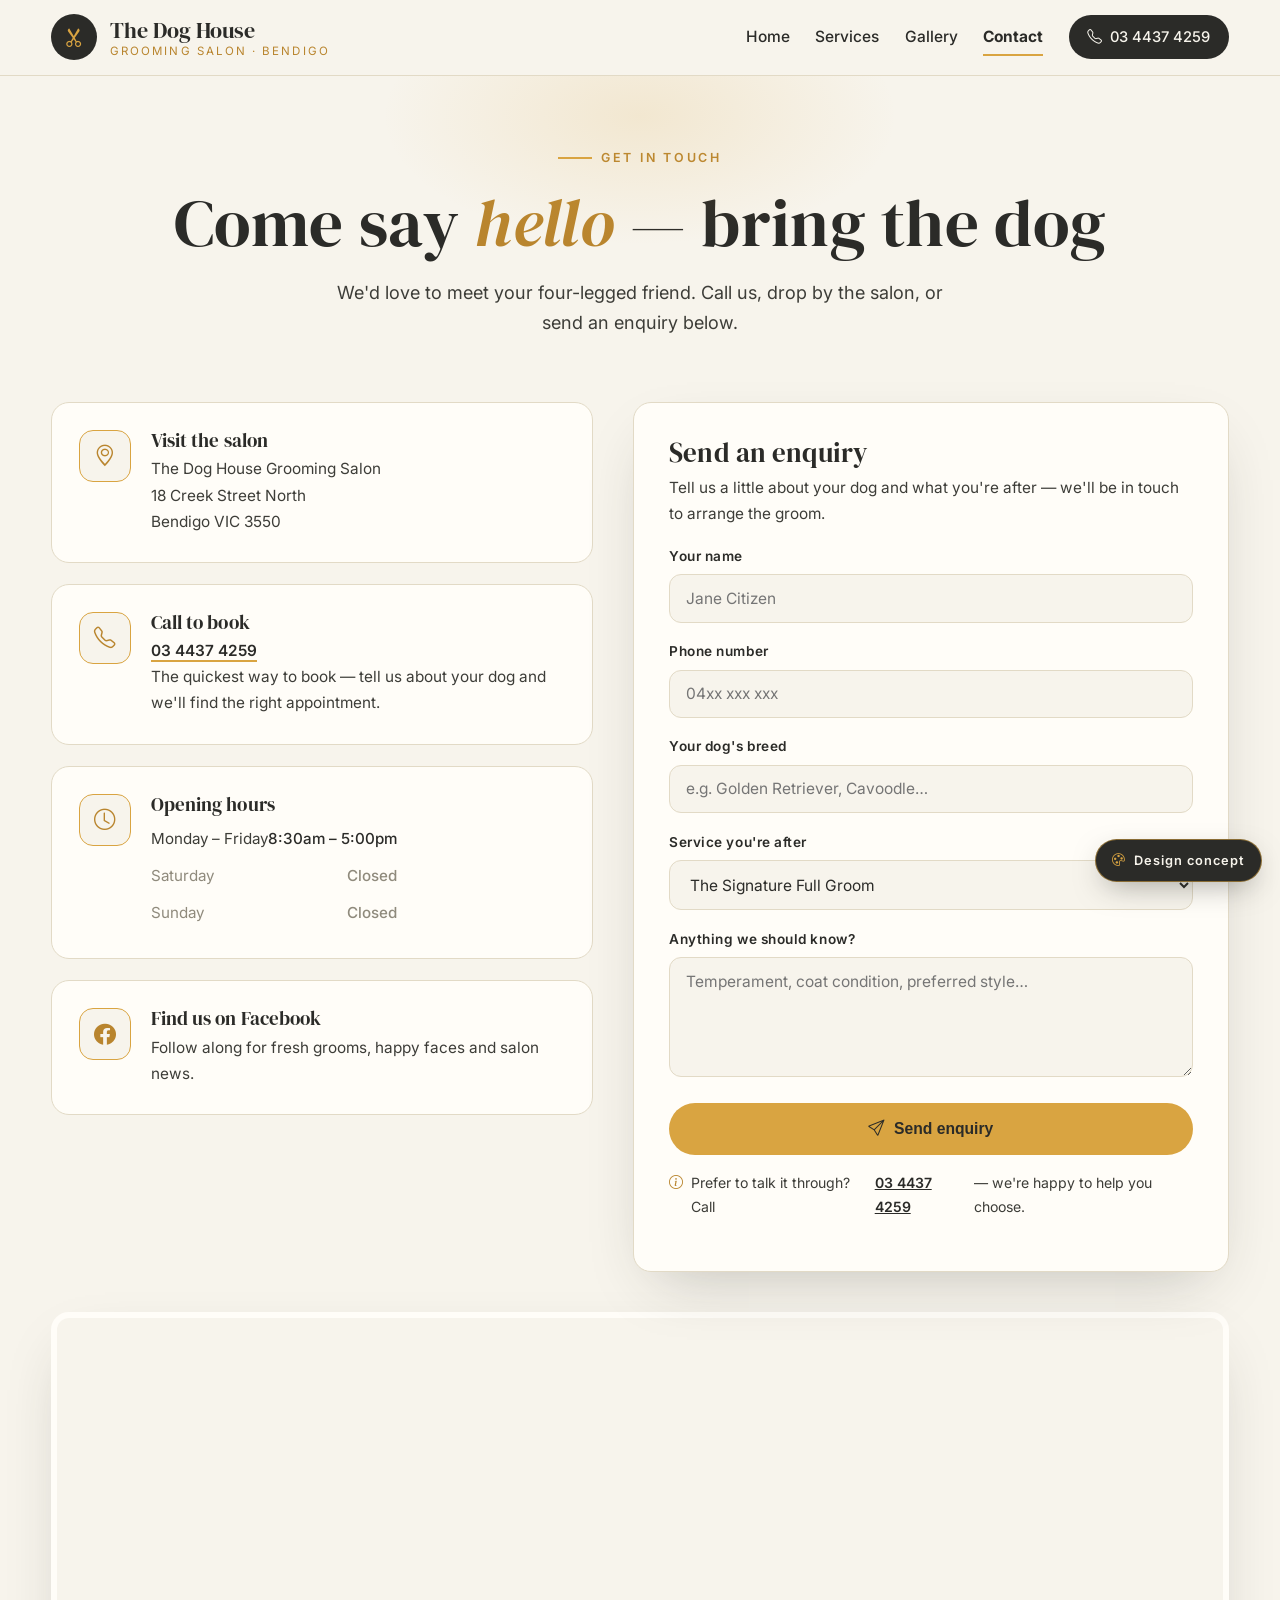
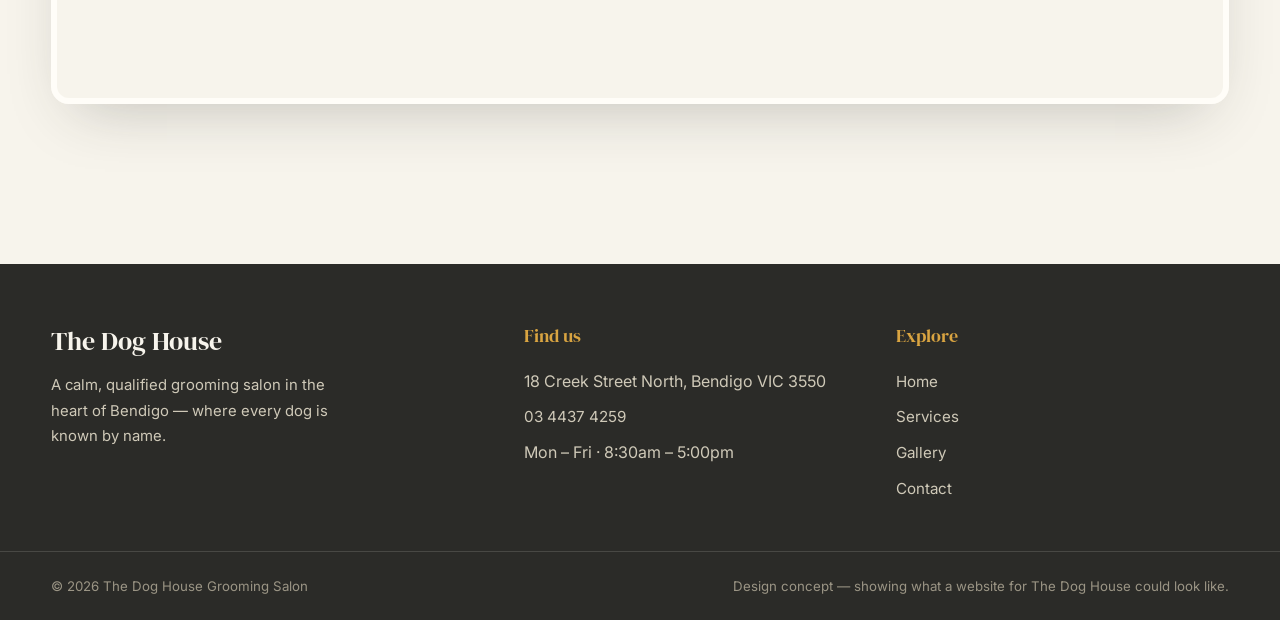
==== contact.html @ ceafa1fa "Demo website concept for The Dog House Grooming Salon (Bendigo VIC, Australia)" ====
<!DOCTYPE html>
<html lang="en-AU">
<head>
<meta charset="UTF-8">
<meta name="viewport" content="width=device-width, initial-scale=1.0">
<title>Contact — The Dog House Grooming Salon, Bendigo</title>
<meta name="description" content="Visit The Dog House Grooming Salon at 18 Creek Street North, Bendigo, or call 03 4437 4259. Open Mon–Fri 8:30am–5pm.">
<link rel="preconnect" href="https://fonts.googleapis.com">
<link rel="preconnect" href="https://fonts.gstatic.com" crossorigin>
<link href="https://fonts.googleapis.com/css2?family=DM+Serif+Display:ital@0;1&family=Inter:wght@400;500;600;700&display=swap" rel="stylesheet">
<link rel="stylesheet" href="https://cdn.jsdelivr.net/npm/bootstrap-icons@1.11.3/font/bootstrap-icons.min.css">
<link rel="stylesheet" href="styles.css">
</head>
<body>

<header class="site-header">
  <div class="container header-inner">
    <a class="brand" href="index.html" aria-label="The Dog House Grooming Salon — home">
      <span class="brand-mark"><i class="bi bi-scissors"></i></span>
      <span class="brand-text"><strong>The Dog House</strong><small>Grooming Salon · Bendigo</small></span>
    </a>
    <nav class="main-nav" id="mainNav" aria-label="Main navigation">
      <a href="index.html">Home</a>
      <a href="services.html">Services</a>
      <a href="gallery.html">Gallery</a>
      <a href="contact.html" class="active">Contact</a>
      <a class="nav-call" href="tel:+61344374259"><i class="bi bi-telephone"></i> 03 4437 4259</a>
    </nav>
    <button class="menu-toggle" id="menuToggle" aria-expanded="false" aria-controls="mainNav" aria-label="Open menu"><i class="bi bi-list"></i></button>
  </div>
  <div class="nav-scrim" id="navScrim"></div>
</header>

<div class="concept-badge"><i class="bi bi-palette"></i> Design concept</div>

<main>
  <section class="page-hero">
    <div class="container">
      <span class="kicker">Get in touch</span>
      <h1>Come say <em>hello</em> — bring the dog</h1>
      <p class="lede">We'd love to meet your four-legged friend. Call us, drop by the salon, or send an enquiry below.</p>
    </div>
  </section>

  <section class="section" style="padding-top:1rem">
    <div class="container">
      <div class="contact-grid">
        <div class="contact-cards">
          <div class="contact-card reveal">
            <div class="cc-icon"><i class="bi bi-geo-alt"></i></div>
            <div>
              <h3>Visit the salon</h3>
              <p>The Dog House Grooming Salon<br>18 Creek Street North<br>Bendigo VIC 3550</p>
            </div>
          </div>
          <div class="contact-card reveal">
            <div class="cc-icon"><i class="bi bi-telephone"></i></div>
            <div>
              <h3>Call to book</h3>
              <p><a href="tel:+61344374259">03 4437 4259</a></p>
              <p>The quickest way to book — tell us about your dog and we'll find the right appointment.</p>
            </div>
          </div>
          <div class="contact-card reveal">
            <div class="cc-icon"><i class="bi bi-clock"></i></div>
            <div>
              <h3>Opening hours</h3>
              <table class="hours-table" style="color:inherit">
                <tr><td style="color:var(--charcoal-soft)">Monday – Friday</td><td style="color:var(--charcoal)">8:30am – 5:00pm</td></tr>
                <tr class="closed"><td>Saturday</td><td>Closed</td></tr>
                <tr class="closed"><td>Sunday</td><td>Closed</td></tr>
              </table>
            </div>
          </div>
          <div class="contact-card reveal">
            <div class="cc-icon"><i class="bi bi-facebook"></i></div>
            <div>
              <h3>Find us on Facebook</h3>
              <p>Follow along for fresh grooms, happy faces and salon news.</p>
            </div>
          </div>
        </div>

        <div class="form-card reveal">
          <h2>Send an enquiry</h2>
          <p>Tell us a little about your dog and what you're after — we'll be in touch to arrange the groom.</p>
          <form id="enquiryForm" novalidate>
            <div class="field">
              <label for="fName">Your name</label>
              <input type="text" id="fName" name="name" placeholder="Jane Citizen" required>
            </div>
            <div class="field">
              <label for="fPhone">Phone number</label>
              <input type="tel" id="fPhone" name="phone" placeholder="04xx xxx xxx" required>
            </div>
            <div class="field">
              <label for="fBreed">Your dog's breed</label>
              <input type="text" id="fBreed" name="breed" placeholder="e.g. Golden Retriever, Cavoodle…">
            </div>
            <div class="field">
              <label for="fService">Service you're after</label>
              <select id="fService" name="service">
                <option>The Signature Full Groom</option>
                <option>Bath &amp; Blow-Dry</option>
                <option>Tidy-Up &amp; Finishing Touches</option>
                <option>Puppy's First Groom</option>
                <option>Not sure yet — help me choose</option>
              </select>
            </div>
            <div class="field">
              <label for="fMsg">Anything we should know?</label>
              <textarea id="fMsg" name="message" placeholder="Temperament, coat condition, preferred style…"></textarea>
            </div>
            <div class="form-success" id="formSuccess"><i class="bi bi-check2-circle"></i> Thanks — your enquiry is noted. For the fastest booking, please call us on <strong>03 4437 4259</strong>.</div>
            <button type="submit" class="btn btn-amber" style="width:100%;justify-content:center"><i class="bi bi-send"></i> Send enquiry</button>
            <p class="form-note"><i class="bi bi-info-circle"></i> Prefer to talk it through? Call <a href="tel:+61344374259" style="color:var(--charcoal);font-weight:600">03 4437 4259</a> — we're happy to help you choose.</p>
          </form>
        </div>
      </div>

      <div class="map-wrap reveal">
        <iframe title="Map — The Dog House Grooming Salon, 18 Creek Street North, Bendigo VIC 3550"
          src="https://maps.google.com/maps?q=18%20Creek%20Street%20North%2C%20Bendigo%20VIC%203550&t=&z=15&ie=UTF8&iwloc=&output=embed"
          loading="lazy" referrerpolicy="no-referrer-when-downgrade" allowfullscreen></iframe>
      </div>
    </div>
  </section>
</main>

<footer>
  <div class="container footer-inner">
    <div class="footer-brand">
      <strong>The Dog House</strong>
      <p>A calm, qualified grooming salon in the heart of Bendigo — where every dog is known by name.</p>
    </div>
    <div>
      <h4>Find us</h4>
      <ul class="footer-links">
        <li>18 Creek Street North, Bendigo VIC 3550</li>
        <li><a href="tel:+61344374259">03 4437 4259</a></li>
        <li>Mon – Fri · 8:30am – 5:00pm</li>
      </ul>
    </div>
    <div>
      <h4>Explore</h4>
      <ul class="footer-links">
        <li><a href="index.html">Home</a></li>
        <li><a href="services.html">Services</a></li>
        <li><a href="gallery.html">Gallery</a></li>
        <li><a href="contact.html">Contact</a></li>
      </ul>
    </div>
  </div>
  <div class="footer-bottom">
    <div class="container" style="display:flex;justify-content:space-between;flex-wrap:wrap;gap:.6rem">
      <span>© 2026 The Dog House Grooming Salon</span>
      <span>Design concept — showing what a website for The Dog House could look like.</span>
    </div>
  </div>
</footer>

<script>
(function(){
  var toggle=document.getElementById('menuToggle'),
      nav=document.getElementById('mainNav'),
      scrim=document.getElementById('navScrim');
  function setMenu(open){
    nav.classList.toggle('open',open);
    scrim.classList.toggle('show',open);
    toggle.setAttribute('aria-expanded',open);
    toggle.setAttribute('aria-label',open?'Close menu':'Open menu');
    toggle.querySelector('i').className=open?'bi bi-x':'bi bi-list';
    document.body.style.overflow=open?'hidden':'';
  }
  toggle.addEventListener('click',function(){setMenu(!nav.classList.contains('open'));});
  scrim.addEventListener('click',function(){setMenu(false);});
  nav.querySelectorAll('a').forEach(function(a){a.addEventListener('click',function(){setMenu(false);});});
  document.addEventListener('keydown',function(e){if(e.key==='Escape')setMenu(false);});

  var io=new IntersectionObserver(function(entries){
    entries.forEach(function(en){if(en.isIntersecting){en.target.classList.add('in');io.unobserve(en.target);}});
  },{threshold:.12});
  document.querySelectorAll('.reveal').forEach(function(el){io.observe(el);});

  var form=document.getElementById('enquiryForm'),
      success=document.getElementById('formSuccess');
  form.addEventListener('submit',function(e){
    e.preventDefault();
    success.style.display='block';
    form.querySelector('button[type="submit"]').disabled=true;
    success.scrollIntoView({behavior:'smooth',block:'center'});
  });
})();
</script>
</body>
</html>
---- styles.css ----
/* The Dog House Grooming Salon — design concept
   Palette: soft sage cream #F7F4EC · charcoal #2B2B28 · amber #D9A441
   Headings: DM Serif Display · Body: Inter */

:root{
  --cream:#F7F4EC;
  --cream-deep:#EFE9D9;
  --charcoal:#2B2B28;
  --charcoal-soft:#3d3d38;
  --amber:#D9A441;
  --amber-deep:#b9852e;
  --sage:#7d8a72;
  --line:#e2dac6;
  --white:#fffdf8;
  --radius:18px;
  --shadow:0 24px 60px -24px rgba(43,43,40,.28);
  --font-head:"DM Serif Display", Georgia, serif;
  --font-body:"Inter", -apple-system, "Segoe UI", sans-serif;
}

*{margin:0;padding:0;box-sizing:border-box}
html{scroll-behavior:smooth}
body{
  font-family:var(--font-body);
  background:var(--cream);
  color:var(--charcoal);
  line-height:1.7;
  -webkit-font-smoothing:antialiased;
  overflow-x:hidden;
}
img{max-width:100%;display:block}
a{color:inherit}
.container{width:min(1180px,92%);margin:0 auto}

h1,h2,h3,.serif{font-family:var(--font-head);font-weight:400;line-height:1.12;letter-spacing:.005em}
h1{font-size:clamp(2.6rem,5.2vw,4.4rem)}
h2{font-size:clamp(2rem,3.6vw,2.9rem)}
h3{font-size:1.55rem}
p{margin:0 0 1.1rem}
.lede{font-size:1.13rem;color:var(--charcoal-soft);max-width:56ch}

.kicker{
  display:inline-flex;align-items:center;gap:.55rem;
  font-size:.78rem;font-weight:600;letter-spacing:.22em;text-transform:uppercase;
  color:var(--amber-deep);margin-bottom:1.1rem;
}
.kicker::before{content:"";width:34px;height:2px;background:var(--amber);display:inline-block}

.btn{
  display:inline-flex;align-items:center;gap:.6rem;
  padding:.95rem 1.7rem;border-radius:999px;
  font-weight:600;font-size:.98rem;text-decoration:none;
  transition:transform .25s ease, box-shadow .25s ease, background .25s ease;
  border:1px solid transparent;cursor:pointer;
}
.btn-amber{background:var(--amber);color:var(--charcoal)}
.btn-amber:hover{background:var(--amber-deep);color:#fff;transform:translateY(-2px);box-shadow:var(--shadow)}
.btn-outline{border-color:var(--charcoal);color:var(--charcoal);background:transparent}
.btn-outline:hover{background:var(--charcoal);color:var(--cream);transform:translateY(-2px)}
.btn-light{border-color:rgba(247,244,236,.6);color:var(--cream)}
.btn-light:hover{background:var(--cream);color:var(--charcoal)}
.btn i{font-size:1.05em}

/* ---------- header ---------- */
.site-header{
  position:sticky;top:0;z-index:2100;
  background:rgba(247,244,236,.94);backdrop-filter:blur(10px);
  border-bottom:1px solid var(--line);
}
.header-inner{display:flex;align-items:center;justify-content:space-between;gap:1rem;padding:.9rem 0;position:relative;z-index:2}
.brand{display:flex;align-items:center;gap:.8rem;text-decoration:none}
.brand-mark{
  width:46px;height:46px;border-radius:50%;flex:none;
  background:var(--charcoal);color:var(--amber);
  display:grid;place-items:center;font-size:1.25rem;
}
.brand-text{display:flex;flex-direction:column;line-height:1.25}
.brand-text strong{font-family:var(--font-head);font-size:1.35rem;font-weight:400}
.brand-text small{font-size:.72rem;letter-spacing:.18em;text-transform:uppercase;color:var(--amber-deep)}
.main-nav{display:flex;align-items:center;gap:1.6rem}
.main-nav a{
  text-decoration:none;font-weight:500;font-size:.97rem;position:relative;padding:.35rem 0;
}
.main-nav a:not(.nav-call)::after{
  content:"";position:absolute;left:0;bottom:0;height:2px;width:0;background:var(--amber);transition:width .28s ease;
}
.main-nav a:not(.nav-call):hover::after,.main-nav a.active:not(.nav-call)::after{width:100%}
.main-nav a.active{font-weight:700}
.nav-call{
  background:var(--charcoal);color:var(--cream)!important;
  padding:.6rem 1.15rem!important;border-radius:999px;font-size:.92rem!important;
  display:inline-flex;align-items:center;gap:.5rem;
}
.nav-call:hover{background:var(--amber);color:var(--charcoal)!important}
.menu-toggle{
  display:none;background:none;border:1px solid var(--line);border-radius:12px;
  width:46px;height:46px;font-size:1.5rem;color:var(--charcoal);cursor:pointer;
}
.nav-scrim{display:none}

/* concept badge — visible on every page */
.concept-badge{
  position:fixed;right:18px;bottom:18px;z-index:1500;
  display:inline-flex;align-items:center;gap:.5rem;
  background:var(--charcoal);color:var(--cream);
  font-size:.8rem;font-weight:600;letter-spacing:.08em;
  padding:.6rem 1rem;border-radius:999px;
  box-shadow:0 10px 30px -10px rgba(43,43,40,.5);
  border:1px solid rgba(217,164,65,.55);
}
.concept-badge i{color:var(--amber)}

/* ---------- hero (offset / asymmetric) ---------- */
.hero{position:relative;padding:4.5rem 0 5.5rem;overflow:hidden}
.hero::before{
  content:"";position:absolute;top:-140px;right:-140px;width:480px;height:480px;border-radius:50%;
  background:radial-gradient(circle,rgba(217,164,65,.16),transparent 65%);pointer-events:none;
}
.hero-grid{display:grid;grid-template-columns:1.05fr .95fr;gap:4rem;align-items:center}
.hero-copy{position:relative;z-index:2;padding-left:clamp(0px,3vw,2.2rem)}
.hero-copy h1{margin-bottom:1.3rem}
.hero-copy h1 em{font-style:italic;color:var(--amber-deep)}
.hero-ctas{display:flex;gap:1rem;flex-wrap:wrap;margin:1.8rem 0 1.4rem}
.hero-trust{display:flex;align-items:center;gap:.6rem;font-size:.92rem;color:var(--charcoal-soft)}
.hero-trust i{color:var(--amber-deep);font-size:1.1rem}

.hero-visual{position:relative;z-index:1}
.hero-frame{
  border-radius:230px 230px var(--radius) var(--radius);
  overflow:hidden;box-shadow:var(--shadow);
  border:6px solid var(--white);
  transform:rotate(1.5deg);
}
.hero-frame img{width:100%;height:min(62vh,560px);object-fit:cover;object-position:top center}
.hero-card{
  position:absolute;left:-46px;bottom:34px;z-index:3;
  background:var(--white);border:1px solid var(--line);border-radius:var(--radius);
  padding:1.2rem 1.4rem;box-shadow:var(--shadow);max-width:250px;
  transform:rotate(-1.5deg);
}
.hero-card h4{font-family:var(--font-head);font-size:1.15rem;margin-bottom:.4rem;display:flex;align-items:center;gap:.5rem}
.hero-card h4 i{color:var(--amber-deep)}
.hero-card p{font-size:.9rem;margin:0 0 .35rem;color:var(--charcoal-soft)}
.hero-card p strong{color:var(--charcoal)}
.hero-caption{
  margin-top:1.1rem;font-family:var(--font-head);font-style:italic;
  color:var(--charcoal-soft);font-size:1.02rem;text-align:right;padding-right:1rem;
}

/* ---------- section scaffolding ---------- */
.section{padding:5rem 0}
.section-head{max-width:720px;margin-bottom:3.2rem}
.section-head.center{margin-left:auto;margin-right:auto;text-align:center}
.section-head.center .kicker::after{content:"";width:34px;height:2px;background:var(--amber);display:inline-block}
.section-head h2{margin-bottom:1rem}
.section-head h2 em{font-style:italic;color:var(--amber-deep)}

/* ---------- services editorial rows (photo on every row) ---------- */
.svc-list{display:flex;flex-direction:column;gap:4.5rem}
.svc-row{
  display:grid;grid-template-columns:1fr 1fr;gap:3.5rem;align-items:center;
}
.svc-row:nth-child(even) .svc-media{order:2}
.svc-row:nth-child(even) .svc-text{order:1;text-align:right}
.svc-row:nth-child(even) .svc-text .svc-num{margin-left:auto}
.svc-row:nth-child(even) .svc-points{justify-content:flex-end}
.svc-row:nth-child(even) .svc-points li{flex-direction:row-reverse}
.svc-media{position:relative}
.svc-media img{
  width:100%;height:380px;object-fit:cover;border-radius:var(--radius);
  box-shadow:var(--shadow);border:6px solid var(--white);
}
.svc-row:nth-child(odd) .svc-media img{border-radius:150px var(--radius) var(--radius) var(--radius)}
.svc-row:nth-child(even) .svc-media img{border-radius:var(--radius) 150px var(--radius) var(--radius)}
.svc-media .svc-tag{
  position:absolute;top:18px;left:18px;background:var(--charcoal);color:var(--cream);
  font-size:.75rem;font-weight:600;letter-spacing:.14em;text-transform:uppercase;
  padding:.45rem .9rem;border-radius:999px;
}
.svc-num{
  font-family:var(--font-head);font-size:3.4rem;color:transparent;
  -webkit-text-stroke:1.5px var(--amber);line-height:1;margin-bottom:.6rem;
}
.svc-text h3{margin-bottom:.7rem}
.svc-text p{color:var(--charcoal-soft)}
.svc-points{list-style:none;display:flex;flex-wrap:wrap;gap:.55rem;margin:1.1rem 0 1.4rem}
.svc-points li{
  display:inline-flex;align-items:center;gap:.45rem;font-size:.88rem;font-weight:500;
  background:var(--white);border:1px solid var(--line);border-radius:999px;padding:.42rem .95rem;
}
.svc-points li i{color:var(--amber-deep)}
.text-link{
  font-weight:600;color:var(--charcoal);text-decoration:none;
  display:inline-flex;align-items:center;gap:.45rem;border-bottom:2px solid var(--amber);padding-bottom:2px;
}
.text-link:hover{color:var(--amber-deep)}

/* ---------- credentials ---------- */
.creds{
  background:var(--white);border:1px solid var(--line);border-radius:26px;
  padding:clamp(2rem,5vw,4rem);position:relative;overflow:hidden;
  box-shadow:var(--shadow);
}
.creds::before{
  content:"";position:absolute;inset:12px;border:1px solid var(--amber);border-radius:18px;pointer-events:none;opacity:.55;
}
.creds-grid{display:grid;grid-template-columns:1fr 1fr;gap:2rem;margin:2.6rem 0;position:relative;z-index:1}
.cred-card{
  background:var(--cream);border:1px solid var(--line);border-radius:var(--radius);
  padding:2rem;text-align:center;
}
.cred-rosette{
  width:84px;height:84px;margin:0 auto 1.1rem;border-radius:50%;
  background:radial-gradient(circle at 35% 30%, #e8bd6a, var(--amber) 70%);
  display:grid;place-items:center;color:var(--charcoal);font-size:2rem;
  box-shadow:0 10px 24px -8px rgba(217,164,65,.7), inset 0 0 0 5px rgba(255,253,248,.35);
}
.cred-seal{
  width:84px;height:84px;margin:0 auto 1.1rem;border-radius:50%;
  background:var(--charcoal);color:var(--amber);
  display:grid;place-items:center;font-size:2rem;
}
.cred-card h3{font-size:1.3rem;margin-bottom:.5rem}
.cred-card p{font-size:.94rem;color:var(--charcoal-soft);margin:0}
.creds-team{
  position:relative;z-index:1;max-width:640px;margin:0 auto;text-align:center;
  font-family:var(--font-head);font-style:italic;font-size:1.18rem;color:var(--charcoal-soft);
}

/* ---------- process ---------- */
.process-grid{display:grid;grid-template-columns:repeat(4,1fr);gap:1.6rem;position:relative}
.process-grid::before{
  content:"";position:absolute;top:44px;left:8%;right:8%;border-top:2px dashed var(--amber);opacity:.6;
}
.step{
  background:var(--white);border:1px solid var(--line);border-radius:var(--radius);
  padding:2rem 1.4rem;text-align:center;position:relative;z-index:1;
  transition:transform .25s ease, box-shadow .25s ease;
}
.step:hover{transform:translateY(-6px);box-shadow:var(--shadow)}
.step-icon{
  width:88px;height:88px;margin:0 auto 1.2rem;border-radius:50%;
  background:var(--cream);border:2px solid var(--amber);
  display:grid;place-items:center;font-size:1.9rem;color:var(--amber-deep);
}
.step-num{
  position:absolute;top:-16px;right:-8px;width:38px;height:38px;border-radius:50%;
  background:var(--charcoal);color:var(--amber);font-family:var(--font-head);font-size:1.15rem;
  display:grid;place-items:center;
}
.step h3{font-size:1.25rem;margin-bottom:.5rem}
.step p{font-size:.92rem;color:var(--charcoal-soft);margin:0}

/* ---------- gallery preview / gallery ---------- */
.gal-strip{display:grid;grid-template-columns:repeat(4,1fr);gap:1.4rem}
.gal-item{position:relative;border-radius:var(--radius);overflow:hidden;box-shadow:var(--shadow);border:5px solid var(--white)}
.gal-item img{width:100%;height:300px;object-fit:cover;transition:transform .5s ease}
.gal-item:hover img{transform:scale(1.06)}
.gal-cap{
  position:absolute;left:0;right:0;bottom:0;padding:2.2rem 1.1rem .95rem;
  background:linear-gradient(transparent,rgba(43,43,40,.82));
  color:var(--cream);font-family:var(--font-head);font-style:italic;font-size:1.02rem;
}
.center-cta{text-align:center;margin-top:2.6rem}

.gal-page-grid{display:grid;grid-template-columns:1fr 1fr;gap:2.4rem}
.gal-page-item .gal-item img{height:420px}
.gal-page-item figcaption{
  margin-top:1rem;font-family:var(--font-head);font-style:italic;font-size:1.12rem;color:var(--charcoal-soft);text-align:center;
}

/* ---------- visit band ---------- */
.visit-band{background:var(--charcoal);color:var(--cream);border-radius:30px;padding:clamp(2.5rem,5vw,4rem);position:relative;overflow:hidden}
.visit-band::after{
  content:"";position:absolute;bottom:-120px;left:-120px;width:380px;height:380px;border-radius:50%;
  background:radial-gradient(circle,rgba(217,164,65,.18),transparent 65%);pointer-events:none;
}
.visit-grid{display:grid;grid-template-columns:1.1fr 1fr 1fr;gap:2.5rem;position:relative;z-index:1}
.visit-block h3{color:var(--amber);font-size:1.35rem;margin-bottom:1rem;display:flex;align-items:center;gap:.6rem}
.visit-block h3 i{font-size:1.1em}
.visit-block p{color:#d8d2c2;font-size:.98rem;margin-bottom:.4rem}
.visit-block a{color:var(--cream);text-decoration:none;border-bottom:1px solid var(--amber)}
.visit-block a:hover{color:var(--amber)}
.hours-table{width:100%;border-collapse:collapse;font-size:.95rem}
.hours-table td{padding:.35rem 0;color:#d8d2c2}
.hours-table td:last-child{text-align:right;color:var(--cream);font-weight:500}
.hours-table tr.closed td{color:#8f8a7c}
.visit-ctas{display:flex;gap:1rem;flex-wrap:wrap;margin-top:2.4rem;position:relative;z-index:1}

/* ---------- page hero (inner pages) ---------- */
.page-hero{padding:4rem 0 3rem;text-align:center;position:relative;overflow:hidden}
.page-hero::before{
  content:"";position:absolute;top:-100px;left:50%;transform:translateX(-50%);
  width:560px;height:280px;background:radial-gradient(ellipse,rgba(217,164,65,.16),transparent 65%);pointer-events:none;
}
.page-hero h1{margin-bottom:1rem}
.page-hero h1 em{font-style:italic;color:var(--amber-deep)}
.page-hero .lede{margin:0 auto}

/* ---------- services page extras ---------- */
.svc-detail{margin-bottom:0}
.note-strip{
  display:grid;grid-template-columns:repeat(3,1fr);gap:1.4rem;margin-top:4rem;
}
.note-card{background:var(--white);border:1px solid var(--line);border-radius:var(--radius);padding:1.8rem;text-align:center}
.note-card i{font-size:1.7rem;color:var(--amber-deep)}
.note-card h3{font-size:1.2rem;margin:.7rem 0 .4rem}
.note-card p{font-size:.93rem;color:var(--charcoal-soft);margin:0}
.extra-list{
  background:var(--white);border:1px solid var(--line);border-radius:var(--radius);
  padding:2.2rem;margin-top:3rem;
}
.extra-list h3{margin-bottom:1.2rem}
.extra-list ul{list-style:none;display:grid;grid-template-columns:1fr 1fr;gap:.9rem 2rem}
.extra-list li{display:flex;gap:.7rem;align-items:flex-start;font-size:.97rem;color:var(--charcoal-soft)}
.extra-list li i{color:var(--amber-deep);margin-top:.25rem}
.extra-list li strong{color:var(--charcoal);display:block;font-size:1rem}

/* ---------- contact ---------- */
.contact-grid{display:grid;grid-template-columns:1fr 1.1fr;gap:2.5rem;align-items:start}
.contact-cards{display:flex;flex-direction:column;gap:1.3rem}
.contact-card{
  background:var(--white);border:1px solid var(--line);border-radius:var(--radius);
  padding:1.7rem;display:flex;gap:1.2rem;align-items:flex-start;
}
.contact-card .cc-icon{
  width:52px;height:52px;flex:none;border-radius:14px;background:var(--cream);border:1px solid var(--amber);
  display:grid;place-items:center;font-size:1.35rem;color:var(--amber-deep);
}
.contact-card h3{font-size:1.2rem;margin-bottom:.3rem}
.contact-card p{font-size:.96rem;color:var(--charcoal-soft);margin:0}
.contact-card a{color:var(--charcoal);font-weight:600;text-decoration:none;border-bottom:2px solid var(--amber)}
.form-card{background:var(--white);border:1px solid var(--line);border-radius:var(--radius);padding:2.2rem;box-shadow:var(--shadow)}
.form-card h2{font-size:1.7rem;margin-bottom:.4rem}
.form-card>p{color:var(--charcoal-soft);font-size:.96rem}
.field{margin-bottom:1.1rem}
.field label{display:block;font-size:.85rem;font-weight:600;letter-spacing:.04em;margin-bottom:.4rem}
.field input,.field select,.field textarea{
  width:100%;padding:.85rem 1rem;border:1px solid var(--line);border-radius:12px;
  font-family:var(--font-body);font-size:.97rem;background:var(--cream);color:var(--charcoal);
}
.field input:focus,.field select:focus,.field textarea:focus{outline:2px solid var(--amber);border-color:var(--amber)}
.field textarea{min-height:120px;resize:vertical}
.form-note{font-size:.88rem;color:var(--charcoal-soft);margin-top:1rem;display:flex;gap:.5rem;align-items:flex-start}
.form-note i{color:var(--amber-deep)}
.form-success{display:none;background:#eef3e6;border:1px solid var(--sage);border-radius:12px;padding:1.2rem;font-size:.96rem}
.form-success i{color:var(--sage);margin-right:.5rem}
.map-wrap{margin-top:2.5rem;border-radius:var(--radius);overflow:hidden;border:6px solid var(--white);box-shadow:var(--shadow)}
.map-wrap iframe{width:100%;height:380px;border:0;display:block}

/* ---------- footer ---------- */
footer{background:var(--charcoal);color:#cfc9b8;margin-top:5rem}
.footer-inner{display:grid;grid-template-columns:1.3fr 1fr 1fr;gap:2.5rem;padding:3.5rem 0 2.5rem}
.footer-brand strong{font-family:var(--font-head);font-weight:400;font-size:1.6rem;color:var(--cream);display:block;margin-bottom:.6rem}
.footer-brand p{font-size:.93rem;max-width:34ch}
footer h4{color:var(--amber);font-family:var(--font-head);font-weight:400;font-size:1.15rem;margin-bottom:1rem}
.footer-links{list-style:none}
.footer-links li{margin-bottom:.55rem}
.footer-links a{color:#cfc9b8;text-decoration:none;font-size:.95rem}
.footer-links a:hover{color:var(--amber)}
.footer-bottom{border-top:1px solid rgba(247,244,236,.14);padding:1.4rem 0;display:flex;justify-content:space-between;gap:1rem;flex-wrap:wrap;font-size:.83rem;color:#9b9585}

/* ---------- reveal animation ---------- */
.reveal{opacity:0;transform:translateY(26px);transition:opacity .7s ease,transform .7s ease}
.reveal.in{opacity:1;transform:none}
@media (prefers-reduced-motion:reduce){
  .reveal{opacity:1;transform:none;transition:none}
  html{scroll-behavior:auto}
}

/* ---------- responsive ---------- */
@media (max-width:1020px){
  .hero-grid{grid-template-columns:1fr;gap:3rem}
  .hero-copy{padding-left:0}
  .hero-frame img{height:440px}
  .hero-card{left:12px}
  .process-grid{grid-template-columns:1fr 1fr}
  .process-grid::before{display:none}
  .gal-strip{grid-template-columns:1fr 1fr}
  .visit-grid{grid-template-columns:1fr 1fr}
  .footer-inner{grid-template-columns:1fr 1fr}
}
@media (max-width:860px){
  .menu-toggle{display:grid;place-items:center}
  .main-nav{
    display:none;position:fixed;top:72px;left:0;right:0;z-index:2000;
    flex-direction:column;align-items:stretch;gap:0;
    background:var(--white);border-bottom:1px solid var(--line);
    box-shadow:0 30px 50px -20px rgba(43,43,40,.35);
    padding:.6rem 4%;
  }
  .main-nav.open{display:flex}
  .main-nav a{padding:1rem .4rem;border-bottom:1px solid var(--line);font-size:1.05rem}
  .main-nav a:last-child{border-bottom:none}
  .main-nav a:not(.nav-call)::after{display:none}
  .nav-call{margin:.7rem 0;text-align:center;justify-content:center}
  .nav-scrim{display:block;position:fixed;inset:0;z-index:1;background:rgba(43,43,40,.45);opacity:0;pointer-events:none;transition:opacity .25s ease}
  .nav-scrim.show{opacity:1;pointer-events:auto}
  .svc-row{grid-template-columns:1fr;gap:1.6rem}
  .svc-row:nth-child(even) .svc-media{order:0}
  .svc-row:nth-child(even) .svc-text{order:1;text-align:left}
  .svc-row:nth-child(even) .svc-text .svc-num{margin-left:0}
  .svc-row:nth-child(even) .svc-points{justify-content:flex-start}
  .svc-row:nth-child(even) .svc-points li{flex-direction:row}
  .svc-media img{height:300px}
  .creds-grid{grid-template-columns:1fr}
  .note-strip{grid-template-columns:1fr}
  .contact-grid{grid-template-columns:1fr}
  .extra-list ul{grid-template-columns:1fr}
  .gal-page-grid{grid-template-columns:1fr}
  .visit-grid{grid-template-columns:1fr}
  .footer-inner{grid-template-columns:1fr}
  .section{padding:3.5rem 0}
}
@media (max-width:560px){
  .process-grid{grid-template-columns:1fr}
  .gal-strip{grid-template-columns:1fr}
  .hero-card{position:static;margin-top:1.2rem;transform:none;max-width:none}
  .hero-frame img{height:360px}
  .concept-badge{right:12px;bottom:12px}
}
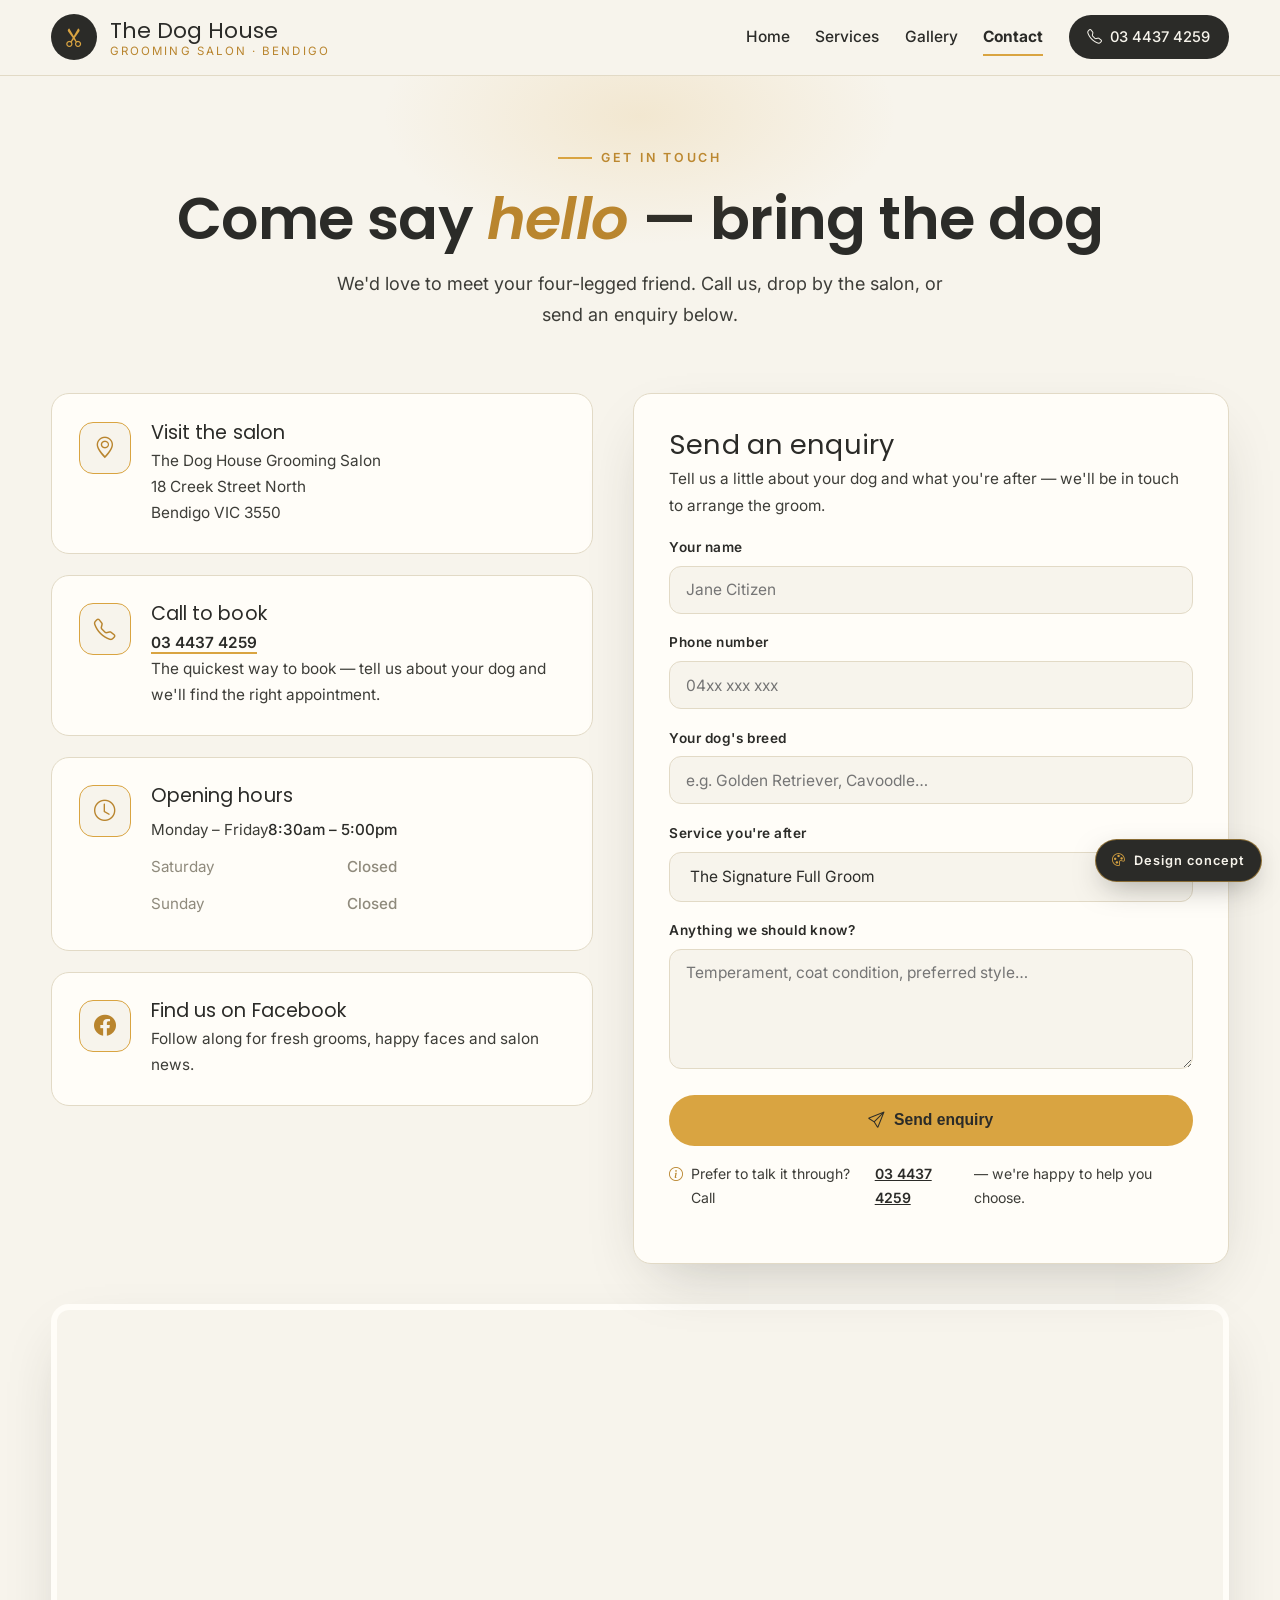
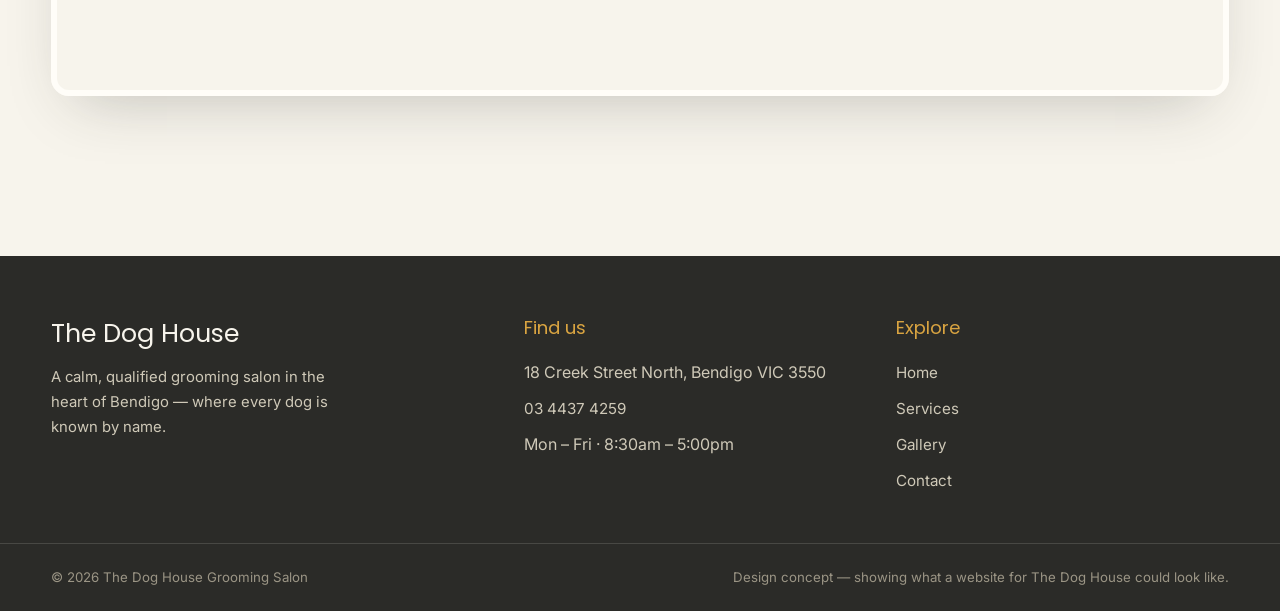
==== commit b6431a4d: "Demo website concept for The Dog House Grooming Salon (Bendigo VIC)" ====
--- a/contact.html
+++ b/contact.html
@@ -7,7 +7,7 @@
 <meta name="description" content="Visit The Dog House Grooming Salon at 18 Creek Street North, Bendigo, or call 03 4437 4259. Open Mon–Fri 8:30am–5pm.">
 <link rel="preconnect" href="https://fonts.googleapis.com">
 <link rel="preconnect" href="https://fonts.gstatic.com" crossorigin>
-<link href="https://fonts.googleapis.com/css2?family=DM+Serif+Display:ital@0;1&family=Inter:wght@400;500;600;700&display=swap" rel="stylesheet">
+<link href="https://fonts.googleapis.com/css2?family=Poppins:ital,wght@0,500;0,600;0,700;1,500;1,600&family=Inter:wght@400;500;600;700&display=swap" rel="stylesheet">
 <link rel="stylesheet" href="https://cdn.jsdelivr.net/npm/bootstrap-icons@1.11.3/font/bootstrap-icons.min.css">
 <link rel="stylesheet" href="styles.css">
 </head>
--- a/styles.css
+++ b/styles.css
@@ -14,7 +14,7 @@
   --white:#fffdf8;
   --radius:18px;
   --shadow:0 24px 60px -24px rgba(43,43,40,.28);
-  --font-head:"DM Serif Display", Georgia, serif;
+  --font-head:"Poppins", -apple-system, "Segoe UI", sans-serif;
   --font-body:"Inter", -apple-system, "Segoe UI", sans-serif;
 }
 
@@ -33,7 +33,7 @@
 .container{width:min(1180px,92%);margin:0 auto}
 
 h1,h2,h3,.serif{font-family:var(--font-head);font-weight:400;line-height:1.12;letter-spacing:.005em}
-h1{font-size:clamp(2.6rem,5.2vw,4.4rem)}
+h1{font-size:clamp(2.35rem,4.6vw,3.8rem);font-weight:600;letter-spacing:-.01em}
 h2{font-size:clamp(2rem,3.6vw,2.9rem)}
 h3{font-size:1.55rem}
 p{margin:0 0 1.1rem}
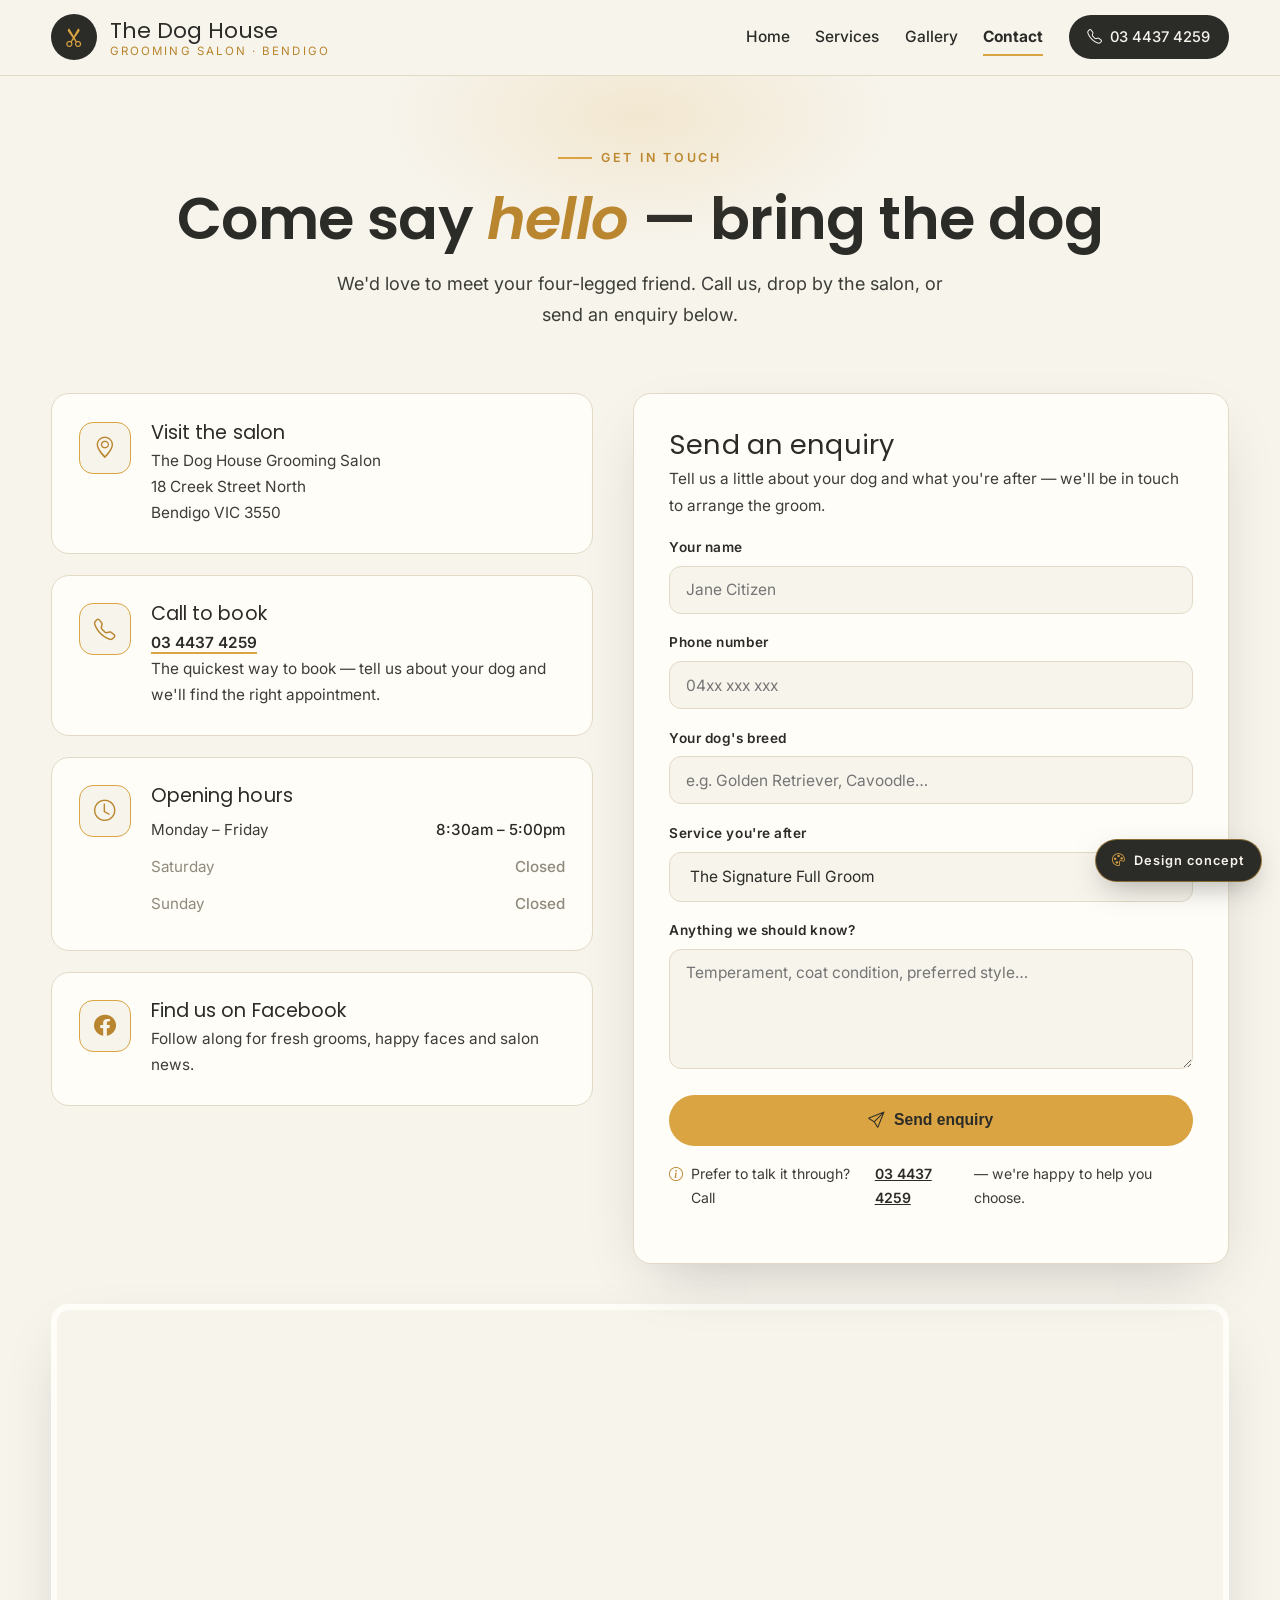
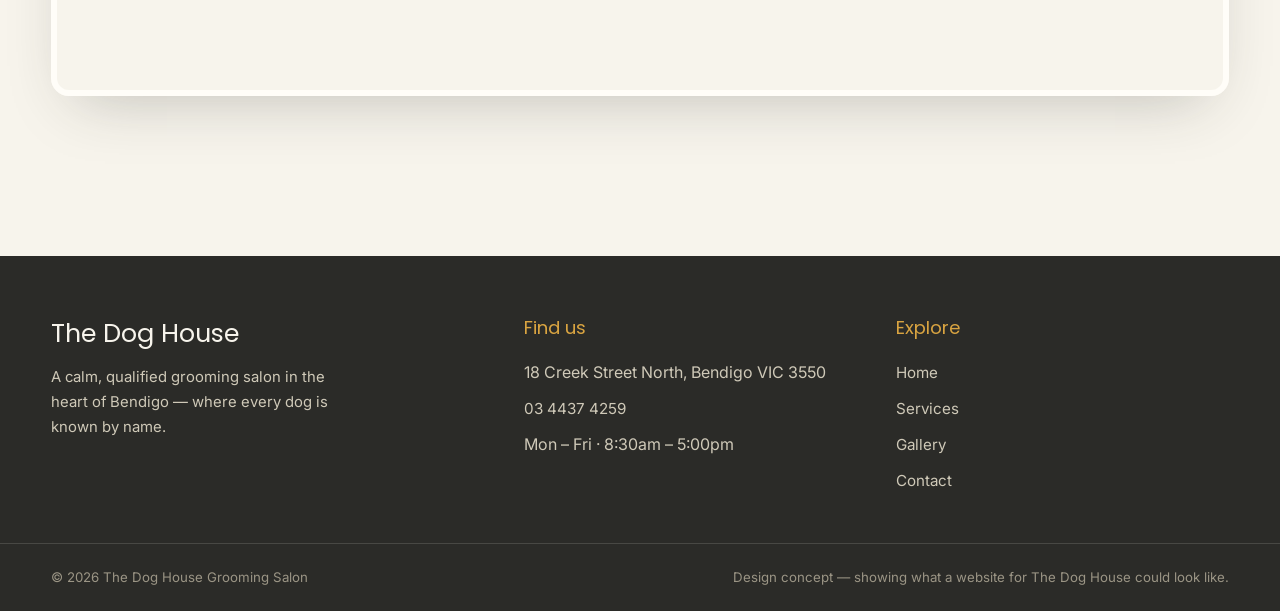
==== commit d49cc589: "Demo website concept for The Dog House Grooming Salon (Bendigo VIC)" ====
--- a/contact.html
+++ b/contact.html
@@ -8,8 +8,11 @@
 <link rel="preconnect" href="https://fonts.googleapis.com">
 <link rel="preconnect" href="https://fonts.gstatic.com" crossorigin>
 <link href="https://fonts.googleapis.com/css2?family=Poppins:ital,wght@0,500;0,600;0,700;1,500;1,600&family=Inter:wght@400;500;600;700&display=swap" rel="stylesheet">
-<link rel="stylesheet" href="https://cdn.jsdelivr.net/npm/bootstrap-icons@1.11.3/font/bootstrap-icons.min.css">
+<link rel="stylesheet" href="vendor/bootstrap-icons/bootstrap-icons.min.css">
 <link rel="stylesheet" href="styles.css">
+<link rel="icon" type="image/png" href="favicon.png">
+<link rel="apple-touch-icon" href="apple-touch-icon.png">
+<noscript><style>.reveal{opacity:1 !important;transform:none !important}</style></noscript>
 </head>
 <body>
 
--- a/styles.css
+++ b/styles.css
@@ -283,7 +283,7 @@
 .visit-block a:hover{color:var(--amber)}
 .hours-table{width:100%;border-collapse:collapse;font-size:.95rem}
 .hours-table td{padding:.35rem 0;color:#d8d2c2}
-.hours-table td:last-child{text-align:right;color:var(--cream);font-weight:500}
+.hours-table td:last-child{text-align:right;color:var(--cream);font-weight:500;padding-left:1rem}
 .hours-table tr.closed td{color:#8f8a7c}
 .visit-ctas{display:flex;gap:1rem;flex-wrap:wrap;margin-top:2.4rem;position:relative;z-index:1}
 
@@ -327,6 +327,7 @@
   width:52px;height:52px;flex:none;border-radius:14px;background:var(--cream);border:1px solid var(--amber);
   display:grid;place-items:center;font-size:1.35rem;color:var(--amber-deep);
 }
+.contact-card>div:last-child{flex:1;min-width:0}
 .contact-card h3{font-size:1.2rem;margin-bottom:.3rem}
 .contact-card p{font-size:.96rem;color:var(--charcoal-soft);margin:0}
 .contact-card a{color:var(--charcoal);font-weight:600;text-decoration:none;border-bottom:2px solid var(--amber)}
